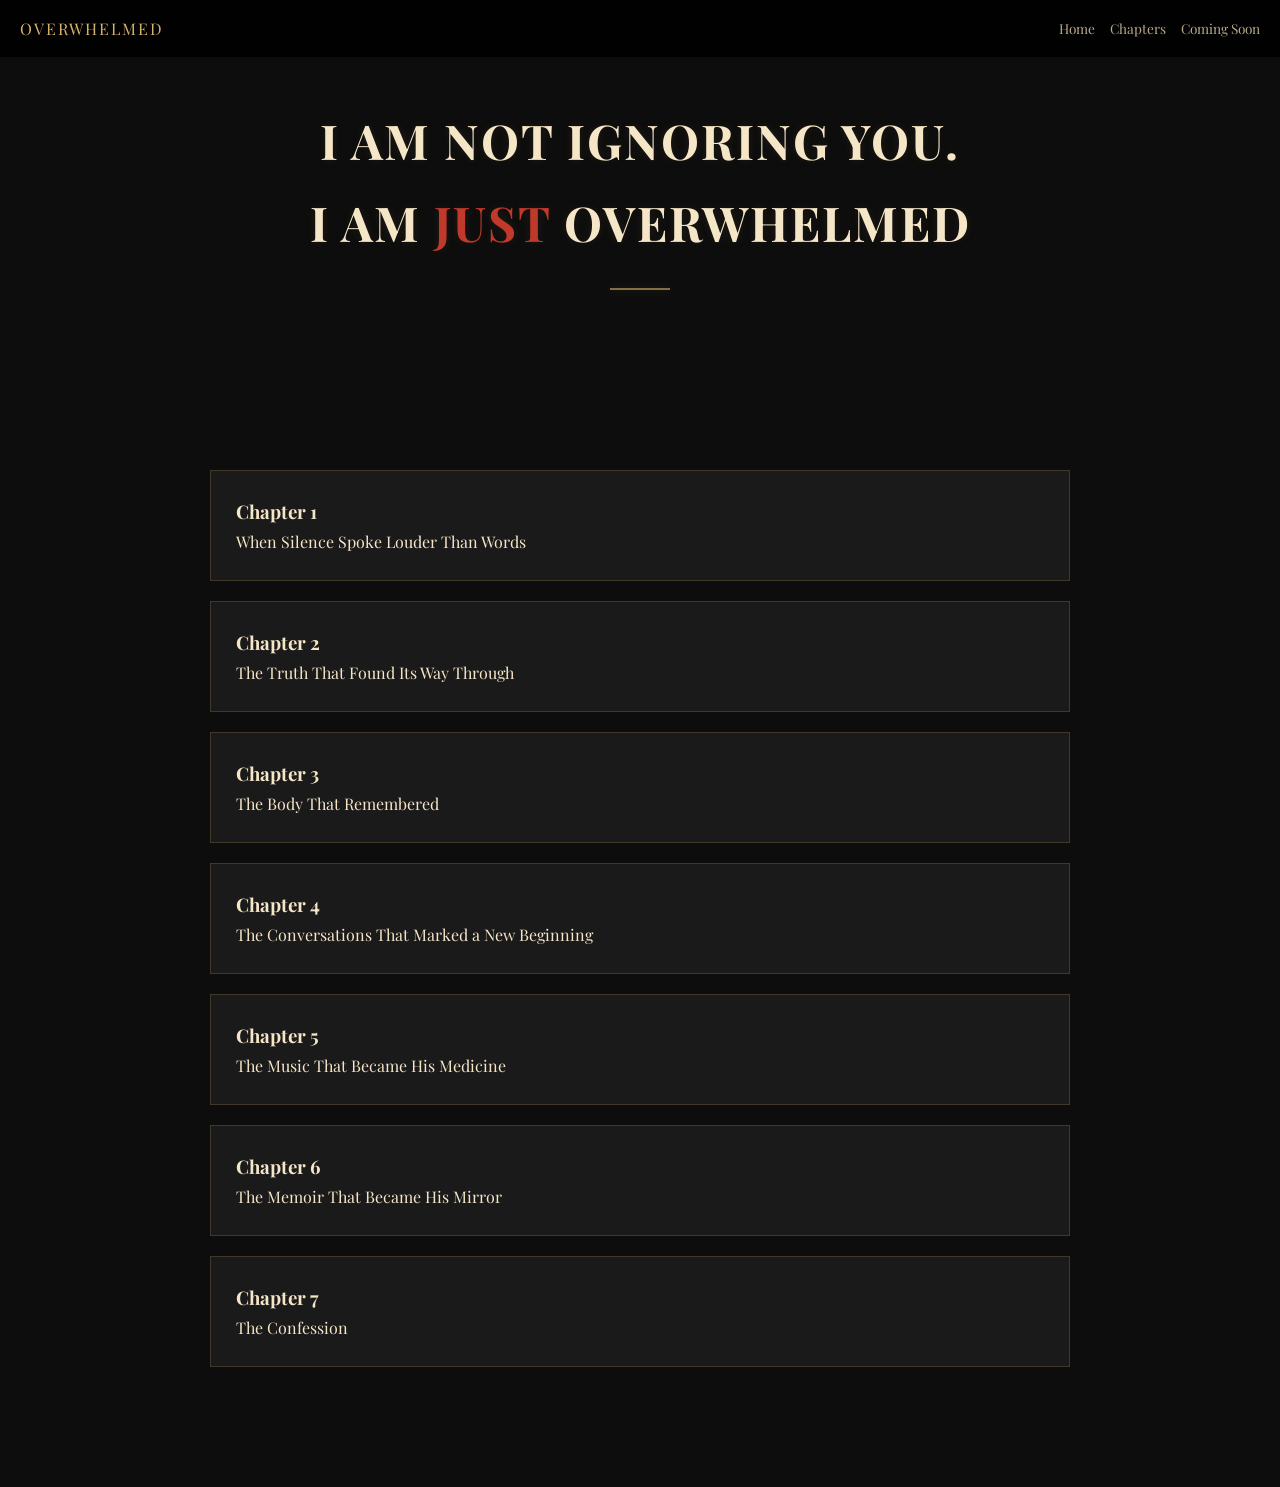
==== index.html @ 0051e08d "Update index.html" ====
<!DOCTYPE html>
<html lang="en">
<head>
<meta charset="UTF-8">
<meta name="viewport" content="width=device-width, initial-scale=1.0">

<title>I Am Not Ignoring You</title>

<link rel="stylesheet" href="style.css">
<link href="https://fonts.googleapis.com/css2?family=Playfair+Display:wght@400;700&display=swap" rel="stylesheet">
</head>

<body>

<!-- HEADER LOAD -->
<div id="header"></div>

<!-- HERO -->
<section class="hero">
  <div>
    <h1>
      I AM NOT IGNORING YOU.<br>
      I AM <span class="highlight">JUST</span> OVERWHELMED
    </h1>

    <div class="hero-divider"></div>

  </div>
</section>

<!-- CHAPTERS -->
<section id="chapters" class="section">

<a href="chapter1.html">
  <div class="card">
    <h3>Chapter 1</h3>
    <p>When Silence Spoke Louder Than Words</p>
  </div>
</a>

<a href="chapter2.html">
  <div class="card">
    <h3>Chapter 2</h3>
    <p>The Truth That Found Its Way Through</p>
  </div>
</a>

<a href="chapter3.html">
  <div class="card">
    <h3>Chapter 3</h3>
    <p>The Body That Remembered</p>
  </div>
</a>

<a href="chapter4.html">
  <div class="card">
    <h3>Chapter 4</h3>
    <p>The Conversations That Marked a New Beginning</p>
  </div>
</a>

<a href="chapter5.html">
  <div class="card">
    <h3>Chapter 5</h3>
    <p>The Music That Became His Medicine</p>
  </div>
</a>

<a href="chapter6.html">
  <div class="card">
    <h3>Chapter 6</h3>
    <p>The Memoir That Became His Mirror</p>
  </div>
</a>

<a href="chapter7.html">
  <div class="card">
    <h3>Chapter 7</h3>
    <p>The Confession</p>
  </div>
</a>

</section>

<script src="script.js"></script>

</body>
</html>
---- style.css ----
/* RESET */
* {
  margin: 0;
  padding: 0;
  box-sizing: border-box;
}

/* ROOT */
:root {
  --bg-main: #0d0d0d;
  --bg-secondary: #1a1a1a;
  --accent-gold: #d6b36a;
  --accent-red: #c0392b;
  --text-primary: #f5e6c8;
  --text-muted: #b8a98a;
  --border-soft: rgba(214,179,106,0.2);
}

/* BODY */
body {
  font-family: 'Playfair Display', serif;
  background: var(--bg-main);
  color: var(--text-primary);
  line-height: 1.7;
  padding-top: 70px;
}


/* HERO */
.hero {
  min-height: auto;
  display: flex;
  align-items: flex-start;
  justify-content: center;
  text-align: center;
  padding: 30px 20px 20px;
}

.hero h1 {
  font-size: 3rem;
  letter-spacing: 2px;
  text-shadow: 0 0 10px rgba(214,179,106,0.1);
}

.hero-divider {
  width: 60px;
  height: 2px;
  background: var(--accent-gold);
  margin: 25px auto 0;
  opacity: 0.6;
  box-shadow: 0 0 8px rgba(214,179,106,0.3);
}

.highlight {
  color: var(--accent-red);
}

/* SECTION */
.section {
  max-width: 900px;
  margin: 40px auto 0;
  padding: 100px 20px;
}

/* CARDS */
.card {
  background: var(--bg-secondary);
  border: 1px solid var(--border-soft);
  padding: 25px;
  margin: 20px 0;
  transition: transform 0.3s ease, border-color 0.3s ease;
}

.card:hover {
  border-color: var(--accent-gold);
  transform: translateY(-3px);
  box-shadow: 0 0 20px rgba(214,179,106,0.15);
}

/* LINKS */
a {
  text-decoration: none;
  color: inherit;
}

/* PARAGRAPHS */
.reading p {
  margin-bottom: 22px;
  font-size: 1.05rem;
  color: var(--text-primary);
}

/* FIRST PARAGRAPH EMPHASIS */
.reading p:first-of-type {
  font-size: 1.15rem;
}

/* SOFT BREAK LINE */
.break {
  height: 1px;
  background: var(--border-soft);
  margin: 40px 0;
}

/* QUOTE / MOMENT */
.moment {
  border-left: 3px solid var(--accent-gold);
  padding-left: 15px;
  margin: 30px 0;
  color: var(--text-muted);
  font-style: italic;
}

/* NAVIGATION */
.chapter-nav {
  display: flex;
  justify-content: space-between;
  margin-top: 60px;
}

.chapter-nav a {
  color: var(--accent-gold);
  text-decoration: none;
}

/* MOBILE OPTIMIZATION */
@media (max-width: 768px) {

  .hero h1 {
    font-size: 1.8rem;
    line-height: 1.3;
  }

  .reading p {
    font-size: 1rem;
  }

  .navbar {
    padding: 12px 15px;
  }

  .nav-links a {
    
    font-size: 0.85rem;
  }

  .card {
    padding: 18px;
  }

  .chapter-nav {
    flex-direction: column;
    gap: 15px;
    text-align: center;
  }
}

html {
  scroll-behavior: smooth;
}

/* CHAPTER TITLE STYLE */




/* MAIN TITLE */




/* OPTIONAL FADE-IN */


@keyframes fadeIn {
  to {
    opacity: 1;
    transform: translateY(0);
  }
}



/* =====================
   CHAPTER TITLE (FINAL)
===================== */

.chapter-title {
  text-align: center;
  margin-bottom: 50px;
  line-height: 1.4;
  opacity: 0;
  transform: translateY(20px);
  animation: fadeIn 1s ease forwards;
}

/* CHAPTER NUMBER */
.chapter-number {
  display: block;
  font-size: 0.75rem;
  letter-spacing: 4px;
  color: var(--text-muted);
  margin-bottom: 10px;
}




/* MOBILE FIX */
@media (max-width: 768px) {
  .chapter-main {
    font-size: 1.5rem;
  }
}



.reading {
  max-width: 720px;
  margin: auto;
  padding: 160px 20px 80px;
}

.chapter-main {
  font-size: 2rem;
  font-weight: bold;
  line-height: 1.3;
  max-width: 600px;
  margin: 0 auto;
}

.chapter-line {
  width: 60px;
  height: 2px;
  background: var(--accent-gold);
  margin: 15px auto;
  box-shadow: 0 0 8px rgba(214,179,106,0.4);
}

/* COMING SOON BADGE */
.coming-badge {
  display: inline-block;
  margin: 20px 0;
  padding: 8px 16px;
  border: 1px solid var(--accent-red);
  color: var(--accent-red);
  font-size: 0.9rem;
  letter-spacing: 1px;
}

/* STORE LAYOUT */
.store-container {
  display: flex;
  flex-wrap: wrap;
  gap: 40px;
  align-items: center;
  justify-content: center;
}

/* FIXED BOOK IMAGE SIZE */
.book-image img {
  width: 220px;          /* smaller size */
  max-width: 100%;
  border-radius: 18px;
  display: block;
  margin: 0 auto;
  box-shadow: 
    0 15px 40px rgba(0,0,0,0.6),
    0 0 10px rgba(214,179,106,0.2);
}

/* DETAILS */
.book-details {
  max-width: 400px;
}

/* MOBILE */
@media (max-width: 768px) {
  .store-container {
    flex-direction: column;
    text-align: center;
  }

  .book-image img {
    width: 180px; /* smaller on phone */
  }
}

/* =====================
   NAVBAR FINAL (CLEAN)
===================== */

.navbar {
  position: fixed;
  width: 100%;
  top: 0;
  background: rgba(0,0,0,0.85);
  backdrop-filter: blur(6px);
  padding: 15px 20px;
  display: flex;
  justify-content: space-between;
  align-items: center;
  z-index: 1000;
}

.logo {
  color: var(--accent-gold);
  letter-spacing: 2px;
  font-size: 1rem;
}

.nav-links {
  display: flex;
  gap: 15px;
}

.nav-links a {
  color: var(--text-muted);
  text-decoration: none;
  font-size: 0.85rem;
  white-space: nowrap;
  transition: color 0.3s ease;
}

.nav-links a:hover {
  color: var(--accent-gold);
}

/* MOBILE (SAME LOOK, JUST SMALLER) */
@media (max-width: 768px) {

  .navbar {
    padding: 10px 15px;
  }

  .logo {
    font-size: 0.8rem;
  }

  .nav-links {
    gap: 10px;
  }

  .nav-links a {
    font-size: 0.75rem;
  }

}
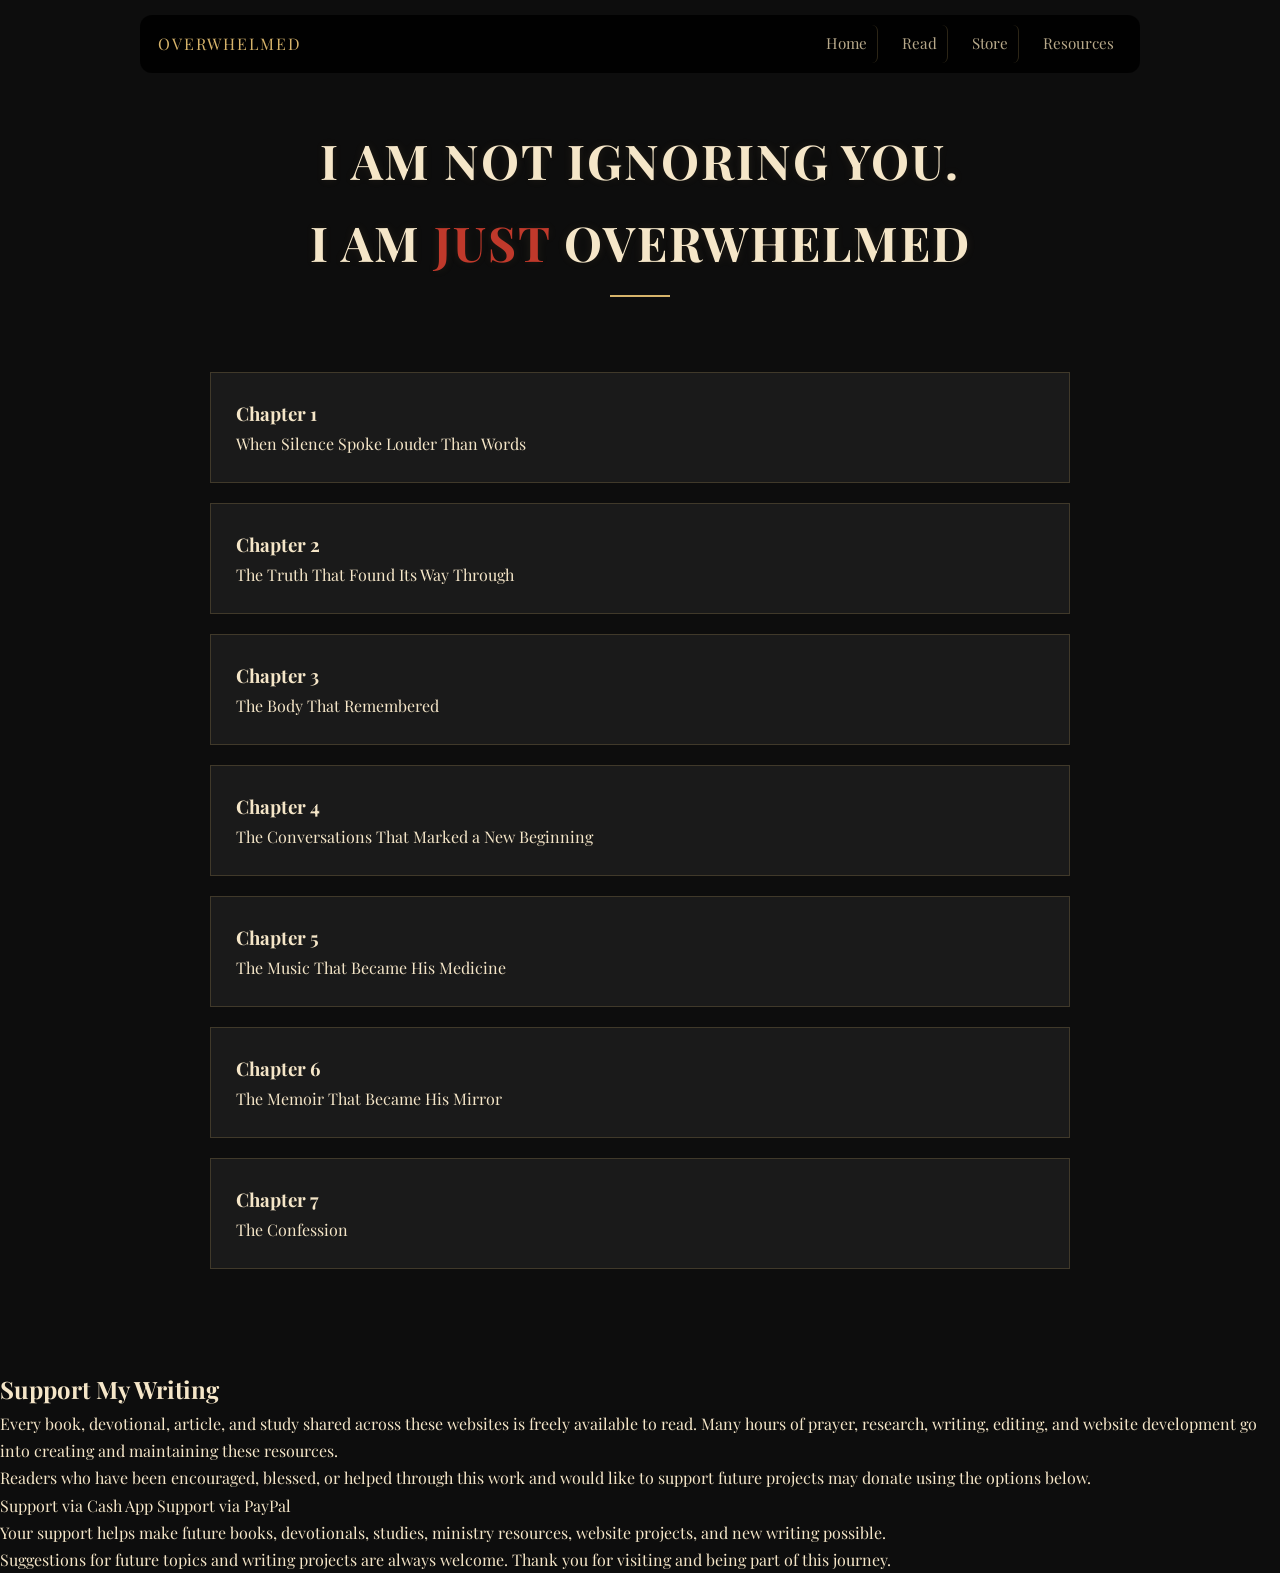
==== commit 4d0c20d9: "Update index.html" ====
--- a/index.html
+++ b/index.html
@@ -81,7 +81,61 @@
 </a>
 
 </section>
+<section class="support-section">
 
+<h2>
+
+Support My Writing
+
+</h2>
+
+<p>
+
+Every book, devotional, article, and study shared across these websites is freely available to read. Many hours of prayer, research, writing, editing, and website development go into creating and maintaining these resources.
+
+</p>
+
+<p>
+
+Readers who have been encouraged, blessed, or helped through this work and would like to support future projects may donate using the options below.
+
+</p>
+
+<div class="support-buttons">
+
+<a
+href="https://cash.app/$brad1gabe"
+target="_blank"
+rel="noopener noreferrer">
+
+Support via Cash App
+
+</a>
+
+<a
+href="https://paypal.me/brad1god"
+target="_blank"
+rel="noopener noreferrer">
+
+Support via PayPal
+
+</a>
+
+</div>
+
+<p>
+
+Your support helps make future books, devotionals, studies, ministry resources, website projects, and new writing possible.
+
+</p>
+
+<p>
+
+Suggestions for future topics and writing projects are always welcome. Thank you for visiting and being part of this journey.
+
+</p>
+
+</section>
 <script src="script.js"></script>
 
 </body>
--- a/style.css
+++ b/style.css
@@ -22,7 +22,7 @@
   background: var(--bg-main);
   color: var(--text-primary);
   line-height: 1.7;
-  padding-top: 70px;
+  padding-top: 100px;
 }
 
 
@@ -33,7 +33,7 @@
   align-items: flex-start;
   justify-content: center;
   text-align: center;
-  padding: 30px 20px 20px;
+  padding: 20px 20px 10px;
 }
 
 .hero h1 {
@@ -46,9 +46,10 @@
   width: 60px;
   height: 2px;
   background: var(--accent-gold);
-  margin: 25px auto 0;
-  opacity: 0.6;
-  box-shadow: 0 0 8px rgba(214,179,106,0.3);
+  margin: 12px auto 0;
+  opacity: 0;
+  animation: fadeIn 1.5s ease forwards;
+  animation-delay: 0.6s;
 }
 
 .highlight {
@@ -58,8 +59,8 @@
 /* SECTION */
 .section {
   max-width: 900px;
-  margin: 40px auto 0;
-  padding: 100px 20px;
+  margin: 5px auto 0;
+  padding: 40px 20px 80px;
 }
 
 /* CARDS */
@@ -77,6 +78,17 @@
   box-shadow: 0 0 20px rgba(214,179,106,0.15);
 }
 
+.card {
+  opacity: 0;
+  transform: translateY(20px);
+  transition: all 0.6s ease;
+}
+
+.card.show {
+  opacity: 1;
+  transform: translateY(0);
+}
+
 /* LINKS */
 a {
   text-decoration: none;
@@ -159,18 +171,6 @@
   scroll-behavior: smooth;
 }
 
-/* CHAPTER TITLE STYLE */
-
-
-
-
-/* MAIN TITLE */
-
-
-
-
-/* OPTIONAL FADE-IN */
-
 
 @keyframes fadeIn {
   to {
@@ -187,7 +187,7 @@
 
 .chapter-title {
   text-align: center;
-  margin-bottom: 50px;
+  margin-bottom: 90px; /* increased */
   line-height: 1.4;
   opacity: 0;
   transform: translateY(20px);
@@ -213,7 +213,10 @@
   }
 }
 
-
+.reading p:first-of-type {
+  font-size: 1.15rem;
+  margin-top: 10px;
+}
 
 .reading {
   max-width: 720px;
@@ -287,19 +290,23 @@
 }
 
 /* =====================
-   NAVBAR FINAL (CLEAN)
+   NAVBAR (CLEAN FINAL)
 ===================== */
 
 .navbar {
   position: fixed;
-  width: 100%;
-  top: 0;
+  width: 90%;
+  max-width: 1000px;
+  top: 15px;
+  left: 50%;
+  transform: translateX(-50%);
   background: rgba(0,0,0,0.85);
   backdrop-filter: blur(6px);
-  padding: 15px 20px;
+  padding: 10px 18px;
   display: flex;
   justify-content: space-between;
   align-items: center;
+  border-radius: 12px;
   z-index: 1000;
 }
 
@@ -309,28 +316,45 @@
   font-size: 1rem;
 }
 
+/* NAV LINKS */
 .nav-links {
   display: flex;
-  gap: 15px;
+  align-items: center;
+  gap: 16px;
 }
 
 .nav-links a {
   color: var(--text-muted);
   text-decoration: none;
-  font-size: 0.85rem;
+  font-size: 0.95rem;
+  padding: 6px 8px;
+  border-radius: 6px;
+  transition: all 0.25s ease;
   white-space: nowrap;
-  transition: color 0.3s ease;
-}
-
+}
+
+/* CLEAN SEPARATION */
+.nav-links a:not(:last-child) {
+  border-right: 1px solid var(--border-soft);
+  padding-right: 10px;
+}
+
+/* HOVER */
 .nav-links a:hover {
   color: var(--accent-gold);
-}
-
-/* MOBILE (SAME LOOK, JUST SMALLER) */
+  background: rgba(214,179,106,0.12);
+}
+
+/* =====================
+   MOBILE
+===================== */
+
 @media (max-width: 768px) {
 
   .navbar {
-    padding: 10px 15px;
+    width: 92%;
+    top: 10px;
+    padding: 10px 14px;
   }
 
   .logo {
@@ -338,11 +362,15 @@
   }
 
   .nav-links {
-    gap: 10px;
+    gap: 16px;
   }
 
   .nav-links a {
-    font-size: 0.75rem;
-  }
-
+    font-size: 0.8rem;
+    padding: 6px 8px;
+  }
+
+  .nav-links a:not(:last-child) {
+    padding-right: 10px;
+  }
 }
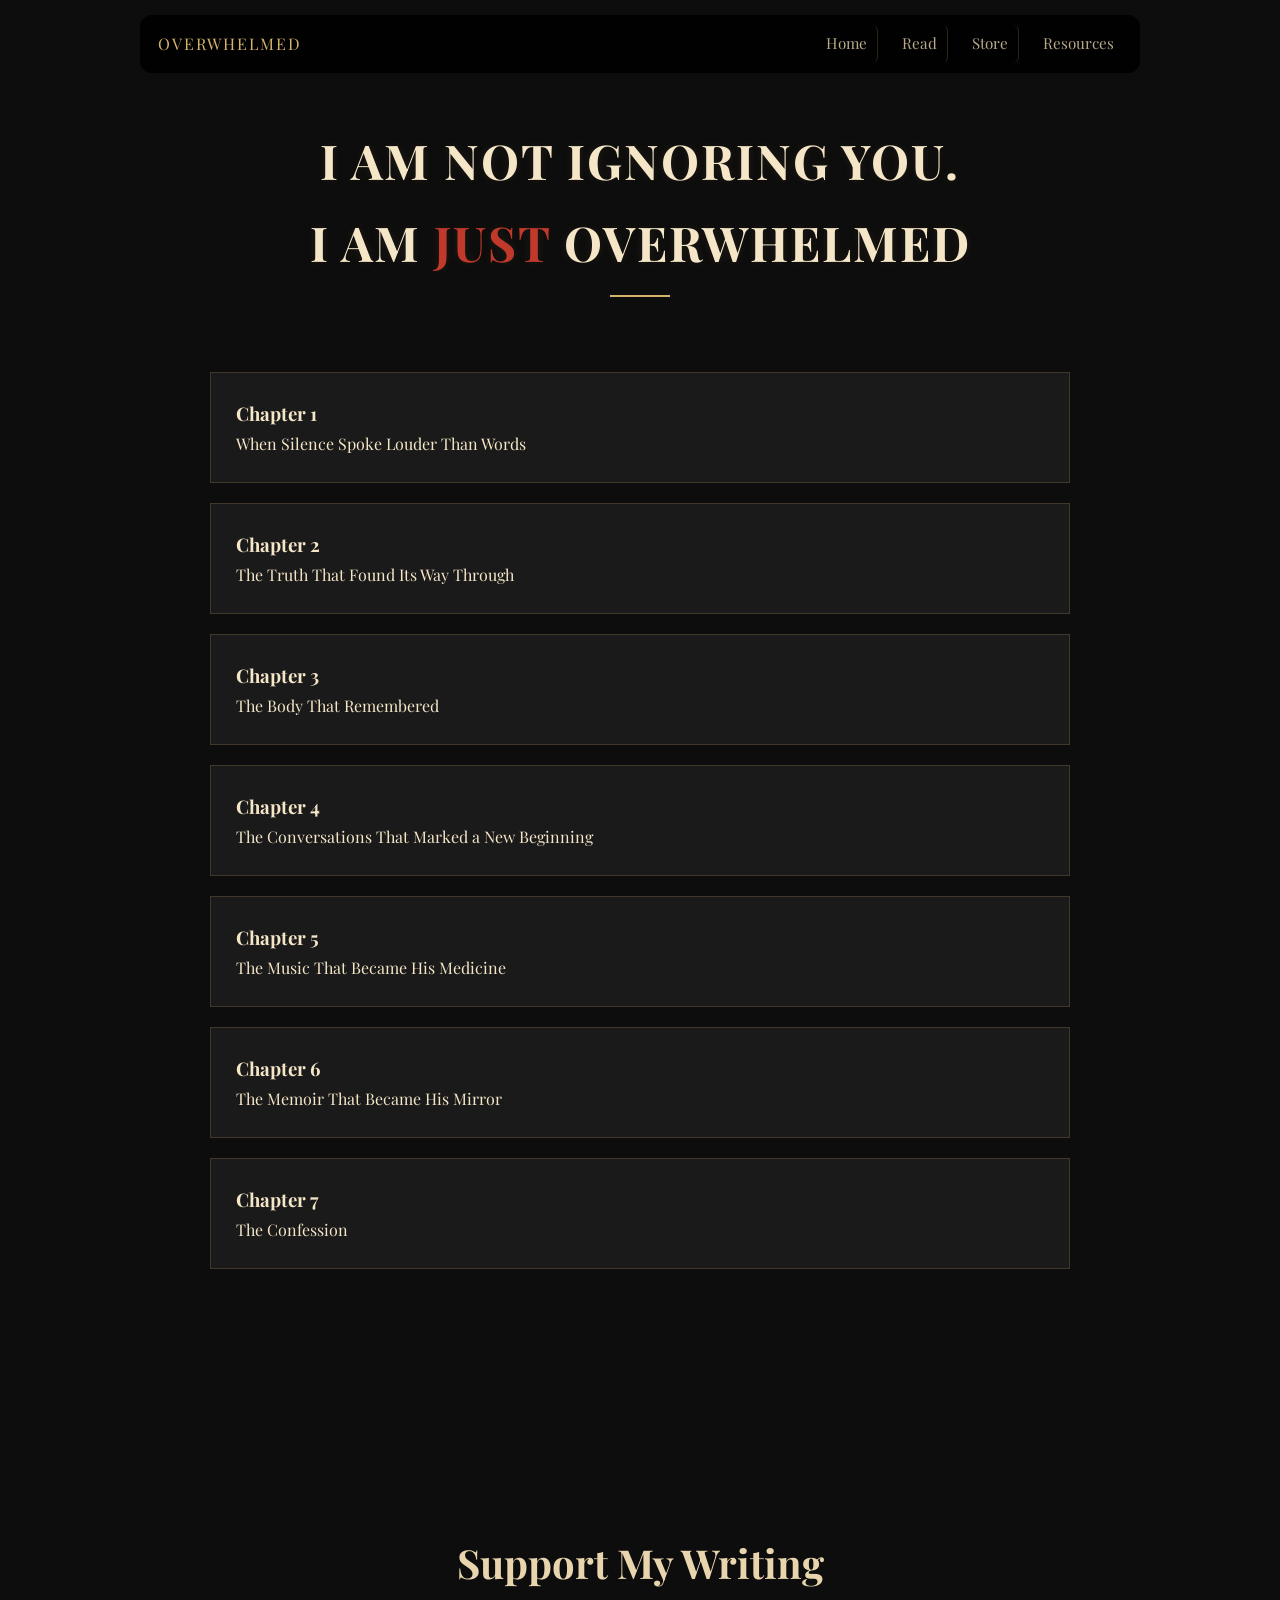
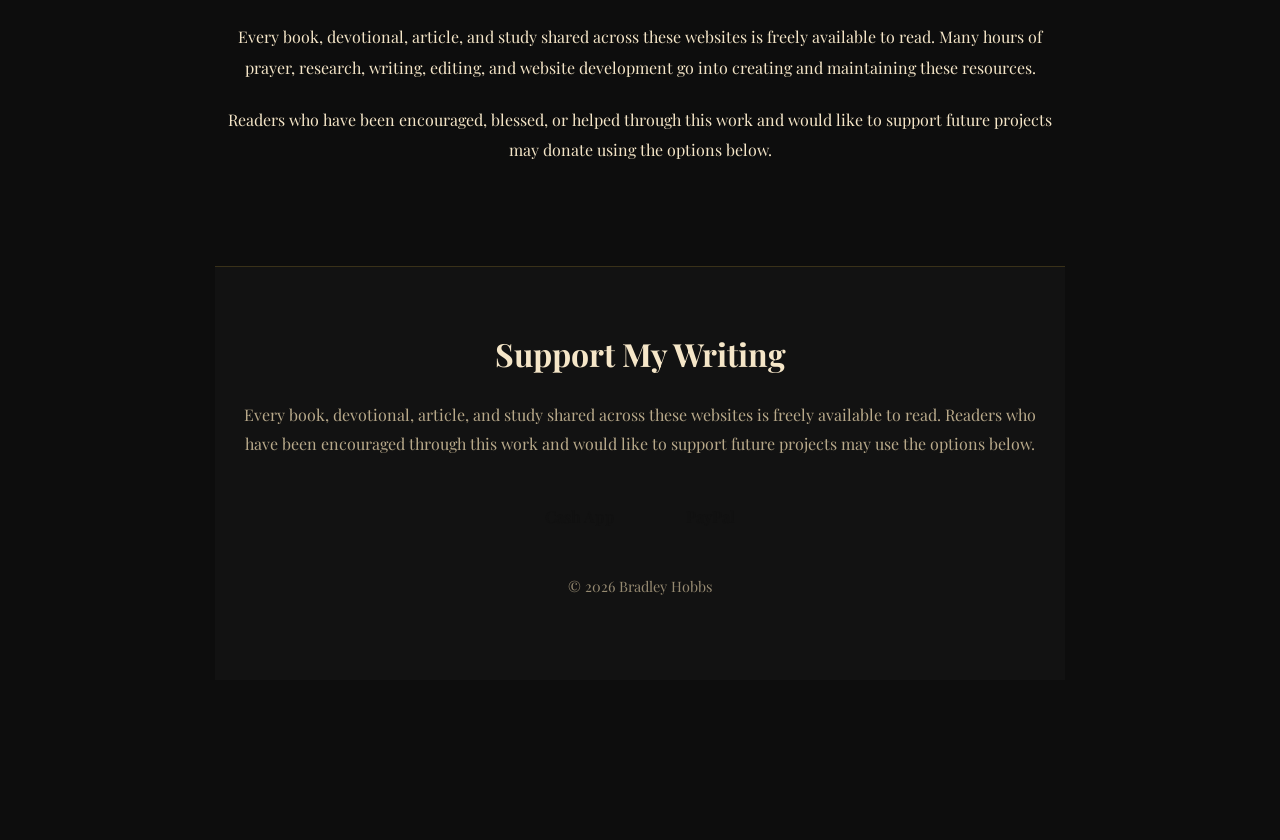
==== commit e66c45aa: "Update index.html" ====
--- a/index.html
+++ b/index.html
@@ -101,14 +101,28 @@
 
 </p>
 
-<div class="support-buttons">
+<footer class="site-footer">
+
+<h2>
+
+Support My Writing
+
+</h2>
+
+<p>
+
+Every book, devotional, article, and study shared across these websites is freely available to read. Readers who have been encouraged through this work and would like to support future projects may use the options below.
+
+</p>
+
+<div class="footer-buttons">
 
 <a
 href="https://cash.app/$brad1gabe"
 target="_blank"
 rel="noopener noreferrer">
 
-Support via Cash App
+Cash App
 
 </a>
 
@@ -117,25 +131,19 @@
 target="_blank"
 rel="noopener noreferrer">
 
-Support via PayPal
+PayPal
 
 </a>
 
 </div>
 
-<p>
+<p class="footer-copy">
 
-Your support helps make future books, devotionals, studies, ministry resources, website projects, and new writing possible.
+© 2026 Bradley Hobbs
 
 </p>
 
-<p>
-
-Suggestions for future topics and writing projects are always welcome. Thank you for visiting and being part of this journey.
-
-</p>
-
-</section>
+</footer>
 <script src="script.js"></script>
 
 </body>
--- a/style.css
+++ b/style.css
@@ -133,6 +133,98 @@
 .chapter-nav a {
   color: var(--accent-gold);
   text-decoration: none;
+}
+
+.support-section{
+
+max-width:900px;
+
+margin:100px auto;
+
+padding:60px 25px;
+
+text-align:center;
+
+}
+
+.support-section h2{
+
+font-size:2.5rem;
+
+margin-bottom:25px;
+
+color:#e8d5ae;
+
+}
+
+.support-section p{
+
+line-height:1.9;
+
+margin-bottom:22px;
+
+}
+
+.support-buttons{
+
+display:flex;
+
+justify-content:center;
+
+align-items:center;
+
+gap:20px;
+
+flex-wrap:wrap;
+
+margin:35px 0;
+
+}
+
+.support-buttons a{
+
+display:inline-block !important;
+
+padding:14px 28px !important;
+
+background:#c9a35a !important;
+
+color:#111 !important;
+
+border-radius:8px !important;
+
+text-decoration:none !important;
+
+font-weight:bold !important;
+
+transition:.3s ease;
+
+}
+
+.support-buttons a:hover{
+
+transform:translateY(-3px);
+
+background:#e0bf7d !important;
+
+}
+
+@media(max-width:768px){
+
+.support-buttons{
+
+flex-direction:column;
+
+}
+
+.support-buttons a{
+
+width:100%;
+
+max-width:320px;
+
+}
+
 }
 
 /* MOBILE OPTIMIZATION */
@@ -345,6 +437,126 @@
   background: rgba(214,179,106,0.12);
 }
 
+.site-footer{
+
+margin-top:100px;
+
+padding:60px 25px;
+
+text-align:center;
+
+border-top:
+1px solid rgba(
+212,
+175,
+55,
+.2
+);
+
+background:
+rgba(
+255,
+255,
+255,
+.02
+);
+
+}
+
+.site-footer h2{
+
+font-size:2rem;
+
+margin-bottom:20px;
+
+color:var(--gold-soft);
+
+}
+
+.site-footer p{
+
+max-width:800px;
+
+margin:0 auto 20px;
+
+line-height:1.8;
+
+color:var(--text-muted);
+
+}
+
+.footer-buttons{
+
+display:flex;
+
+justify-content:center;
+
+gap:15px;
+
+flex-wrap:wrap;
+
+margin:30px 0;
+
+}
+
+.footer-buttons a{
+
+display:inline-block;
+
+padding:14px 28px;
+
+background:var(--gold);
+
+color:#111;
+
+text-decoration:none;
+
+font-weight:bold;
+
+border-radius:8px;
+
+transition:.3s ease;
+
+}
+
+.footer-buttons a:hover{
+
+background:var(--gold-soft);
+
+transform:translateY(-3px);
+
+}
+
+.footer-copy{
+
+margin-top:30px;
+
+font-size:.9rem;
+
+opacity:.8;
+
+}
+
+@media(max-width:768px){
+
+.footer-buttons{
+
+flex-direction:column;
+
+align-items:center;
+
+}
+
+.footer-buttons a{
+
+width:100%;
+
+max-width:300px;
+
+}
+
+}
+
 /* =====================
    MOBILE
 ===================== */
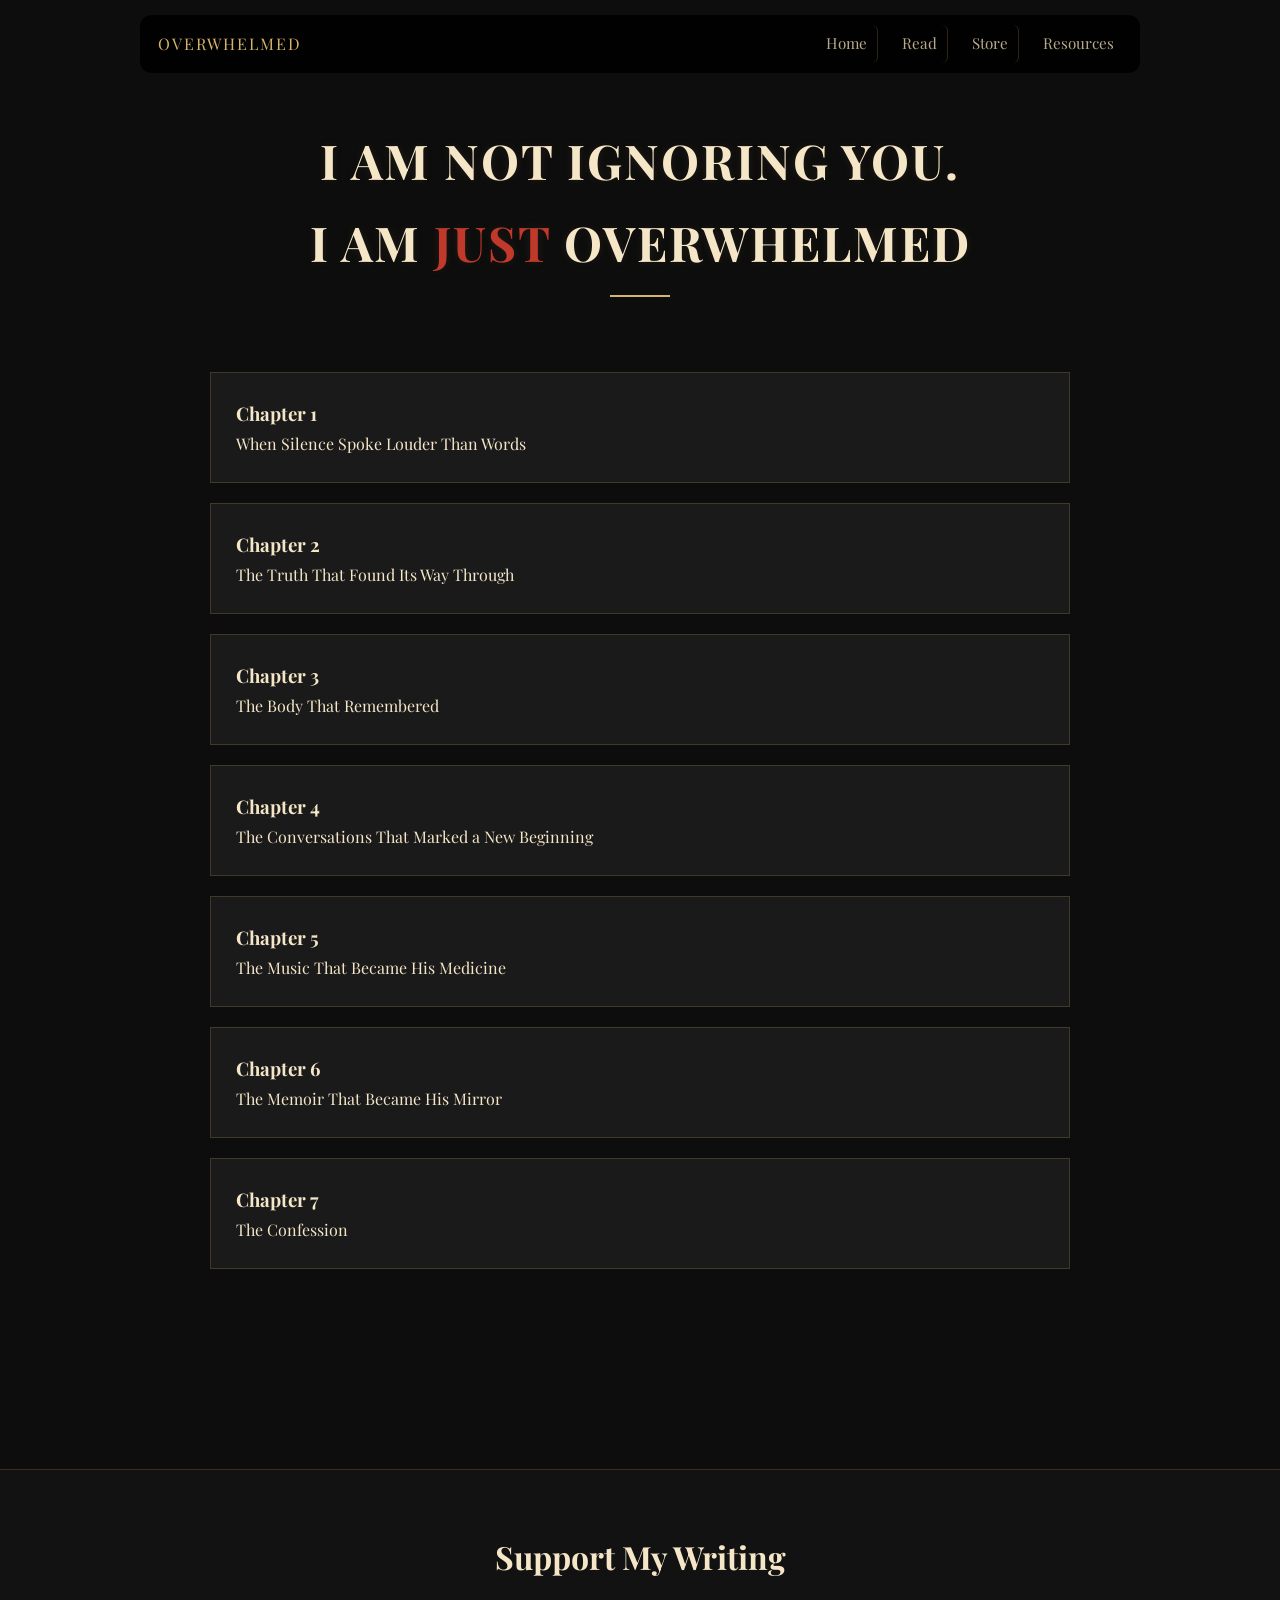
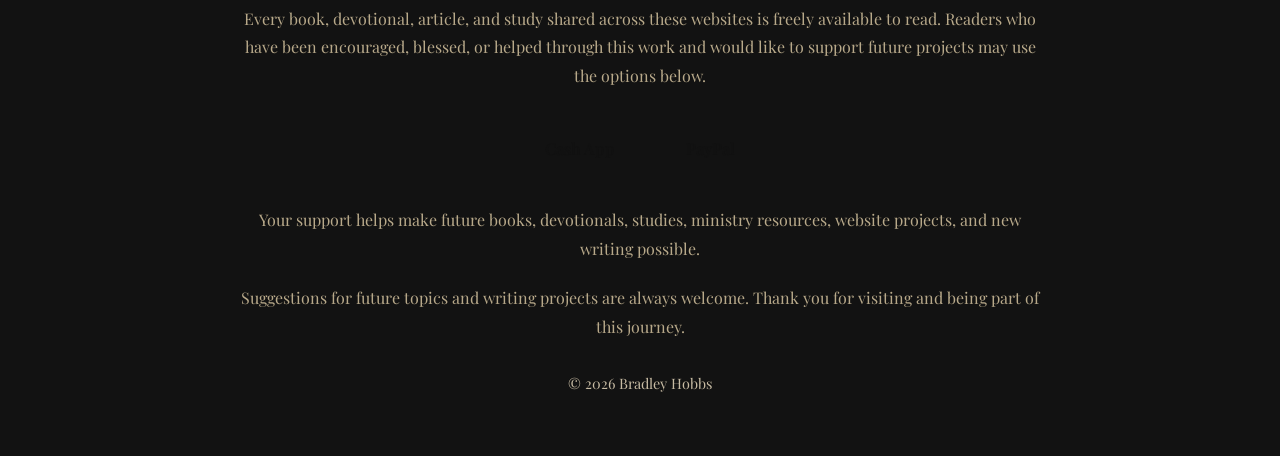
==== commit f8d6fff4: "Update index.html" ====
--- a/index.html
+++ b/index.html
@@ -81,25 +81,6 @@
 </a>
 
 </section>
-<section class="support-section">
-
-<h2>
-
-Support My Writing
-
-</h2>
-
-<p>
-
-Every book, devotional, article, and study shared across these websites is freely available to read. Many hours of prayer, research, writing, editing, and website development go into creating and maintaining these resources.
-
-</p>
-
-<p>
-
-Readers who have been encouraged, blessed, or helped through this work and would like to support future projects may donate using the options below.
-
-</p>
 
 <footer class="site-footer">
 
@@ -111,7 +92,7 @@
 
 <p>
 
-Every book, devotional, article, and study shared across these websites is freely available to read. Readers who have been encouraged through this work and would like to support future projects may use the options below.
+Every book, devotional, article, and study shared across these websites is freely available to read. Readers who have been encouraged, blessed, or helped through this work and would like to support future projects may use the options below.
 
 </p>
 
@@ -137,13 +118,26 @@
 
 </div>
 
-<p class="footer-copy">
+<p>
+
+Your support helps make future books, devotionals, studies, ministry resources, website projects, and new writing possible.
+
+</p>
+
+<p>
+
+Suggestions for future topics and writing projects are always welcome. Thank you for visiting and being part of this journey.
+
+</p>
+
+<div class="footer-copy">
 
 © 2026 Bradley Hobbs
 
-</p>
+</div>
 
 </footer>
+
 <script src="script.js"></script>
 
 </body>
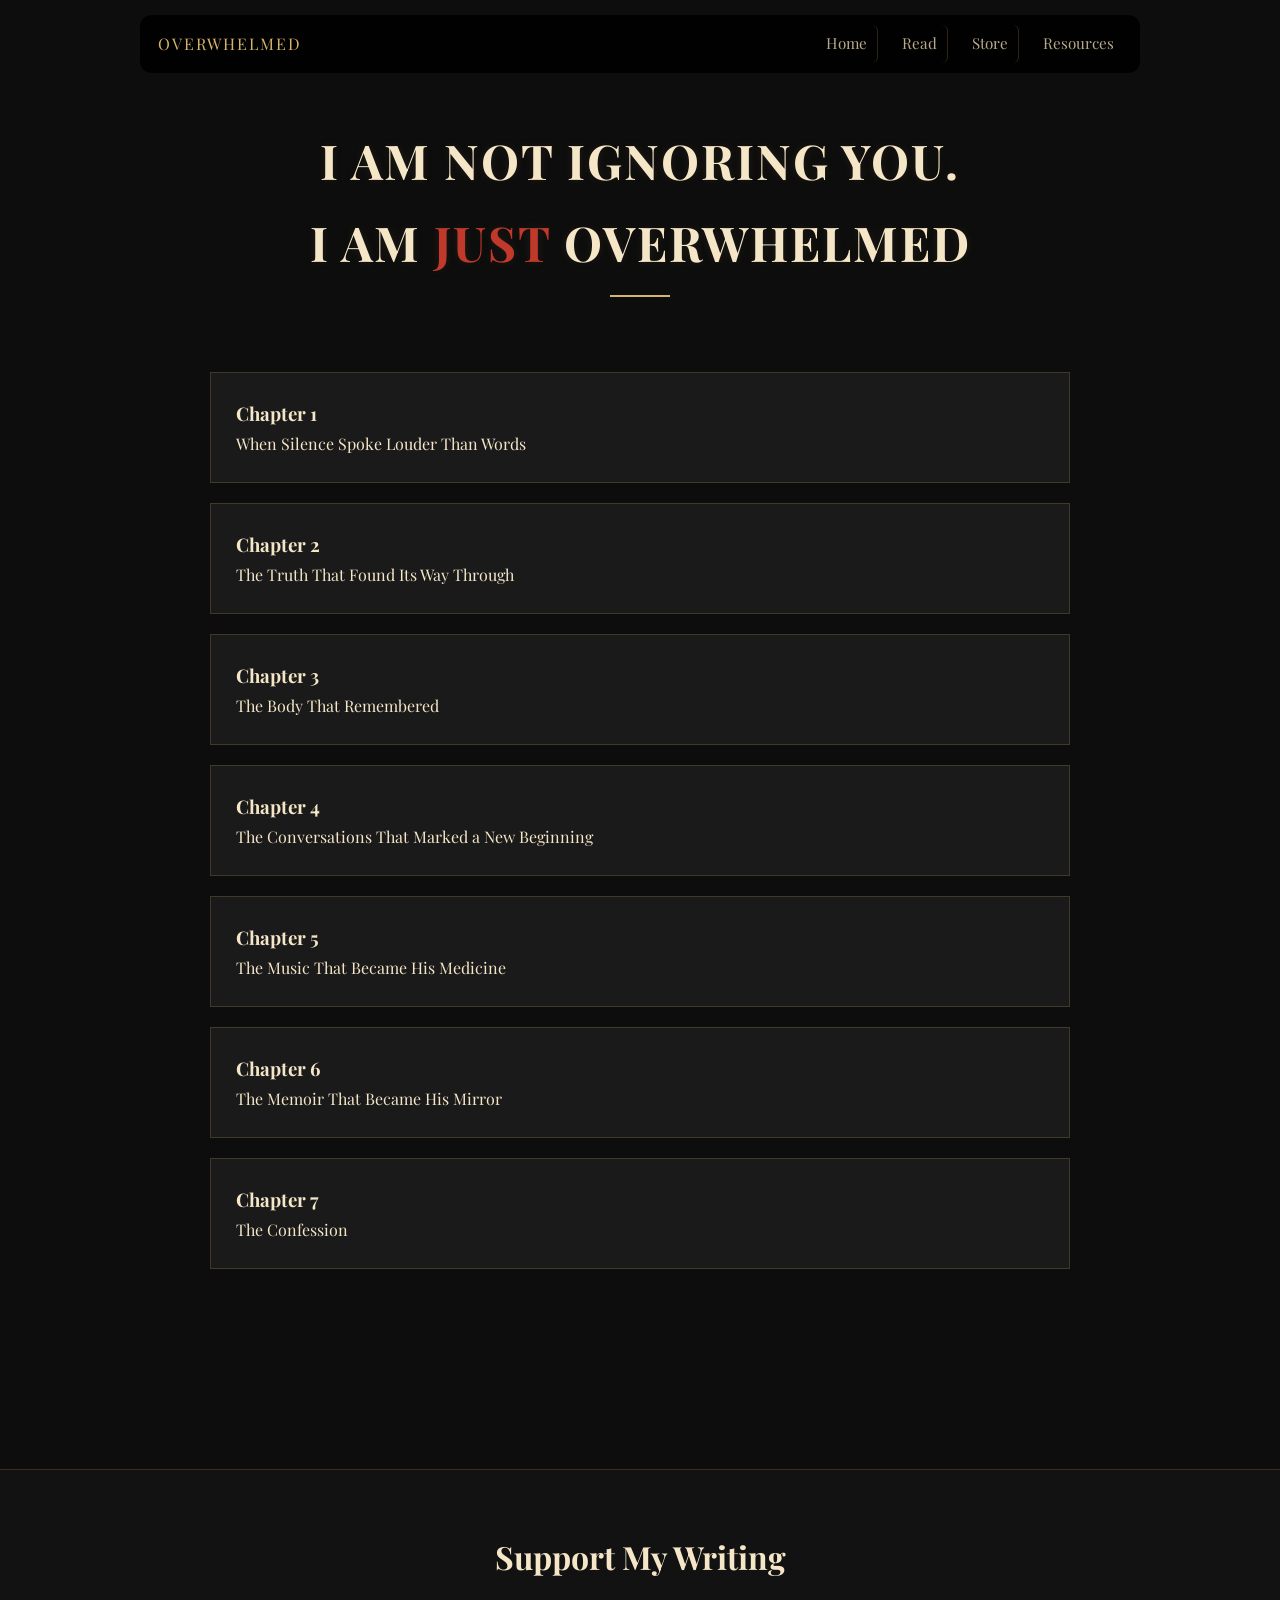
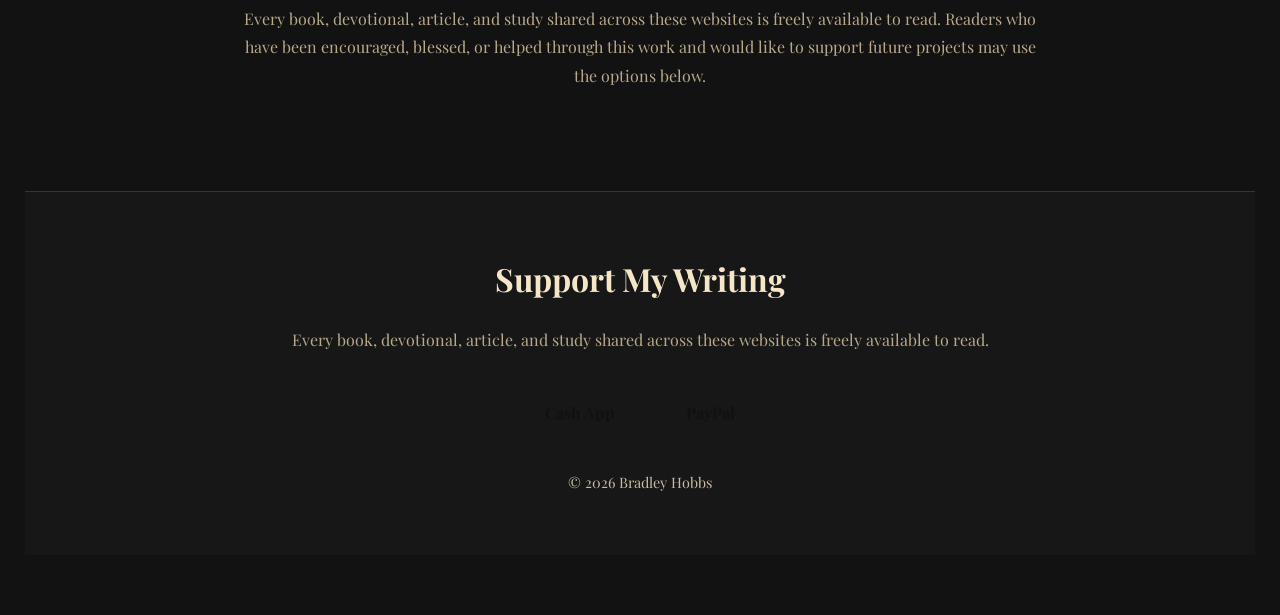
==== commit 3f50ebc8: "Update footer by removing support options and messages Removed donation options and related text fro" ====
--- a/index.html
+++ b/index.html
@@ -94,41 +94,25 @@
 
 Every book, devotional, article, and study shared across these websites is freely available to read. Readers who have been encouraged, blessed, or helped through this work and would like to support future projects may use the options below.
 
+<footer class="site-footer">
+
+<h2>Support My Writing</h2>
+
+<p>
+Every book, devotional, article, and study shared across these websites is freely available to read.
 </p>
 
 <div class="footer-buttons">
 
-<a
-href="https://cash.app/$brad1gabe"
-target="_blank"
-rel="noopener noreferrer">
-
+<a href="https://cash.app/$brad1gabe" target="_blank">
 Cash App
-
 </a>
 
-<a
-href="https://paypal.me/brad1god"
-target="_blank"
-rel="noopener noreferrer">
-
+<a href="https://paypal.me/brad1god" target="_blank">
 PayPal
-
 </a>
 
 </div>
-
-<p>
-
-Your support helps make future books, devotionals, studies, ministry resources, website projects, and new writing possible.
-
-</p>
-
-<p>
-
-Suggestions for future topics and writing projects are always welcome. Thank you for visiting and being part of this journey.
-
-</p>
 
 <div class="footer-copy">
 
--- a/style.css
+++ b/style.css
@@ -226,6 +226,8 @@
 }
 
 }
+
+
 
 /* MOBILE OPTIMIZATION */
 @media (max-width: 768px) {
@@ -585,4 +587,4 @@
   .nav-links a:not(:last-child) {
     padding-right: 10px;
   }
-}+}
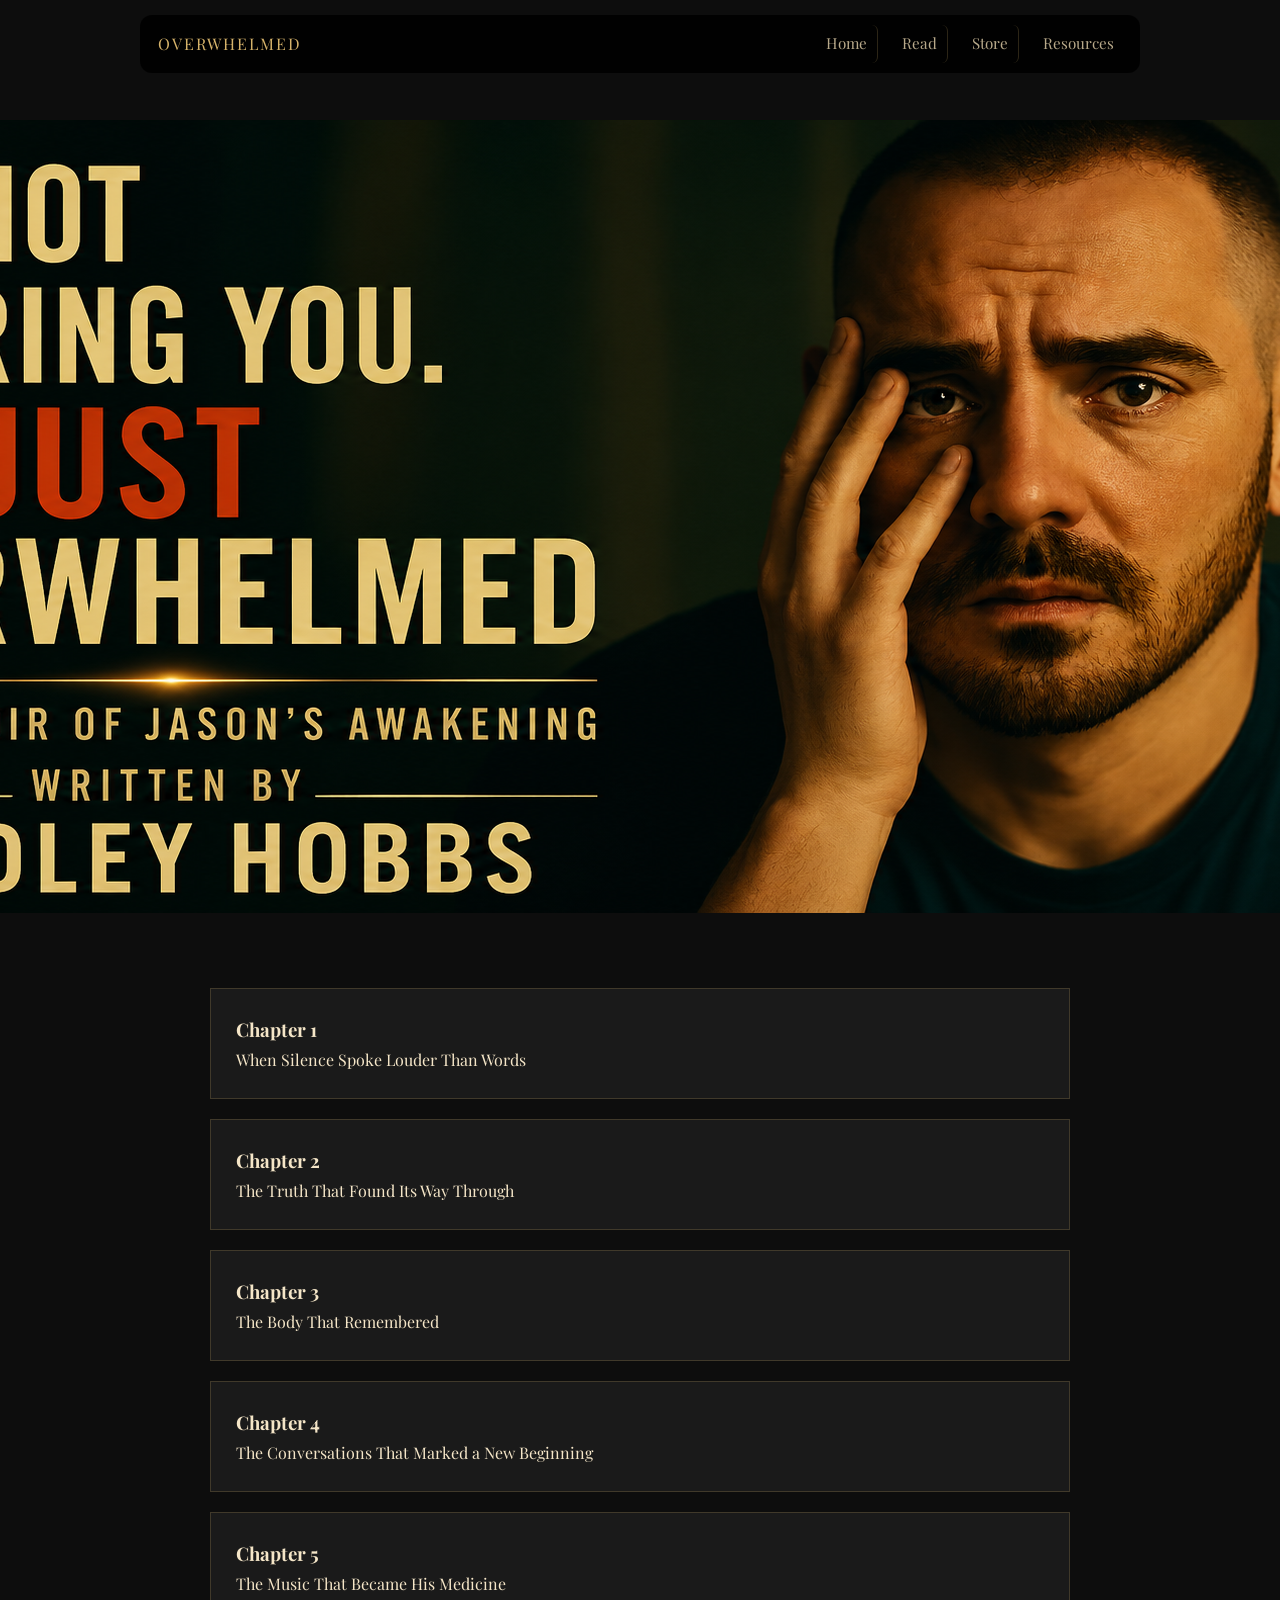
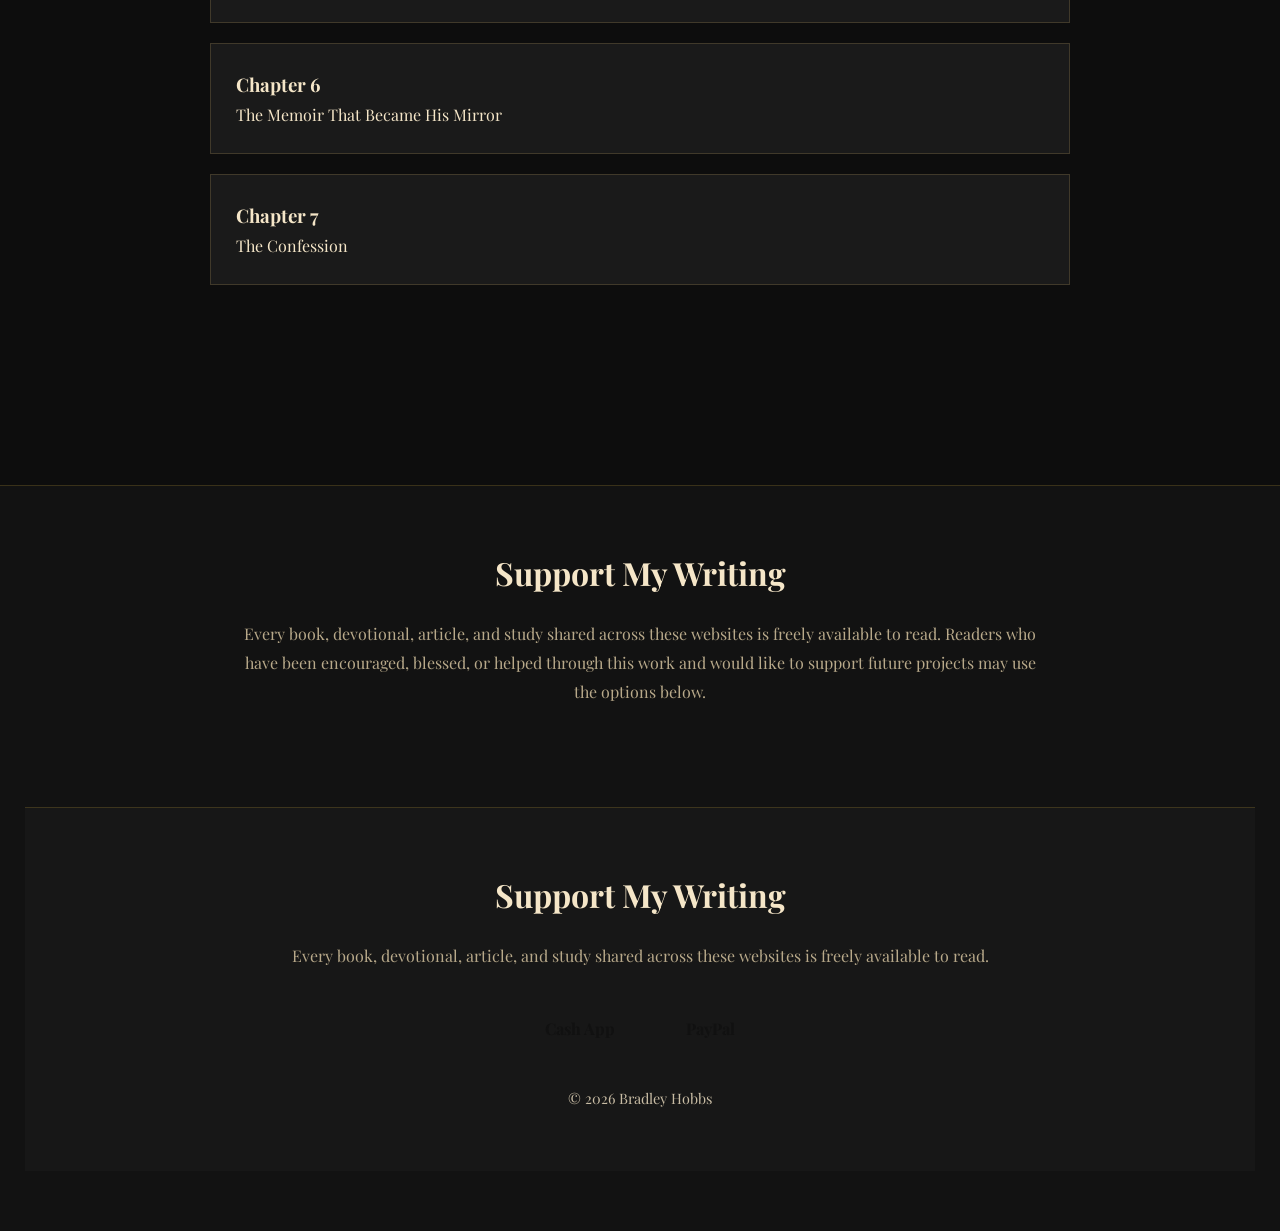
==== commit a06a82a4: "Replace text with image in hero section" ====
--- a/index.html
+++ b/index.html
@@ -17,13 +17,13 @@
 
 <!-- HERO -->
 <section class="hero">
-  <div>
-    <h1>
-      I AM NOT IGNORING YOU.<br>
-      I AM <span class="highlight">JUST</span> OVERWHELMED
-    </h1>
 
-    <div class="hero-divider"></div>
+<img
+src="banneroverwhelmed.png"
+alt="I Am Not Ignoring You. I Am Just Overwhelmed"
+class="hero-banner">
+
+    <div class="hero-divider">
 
   </div>
 </section>
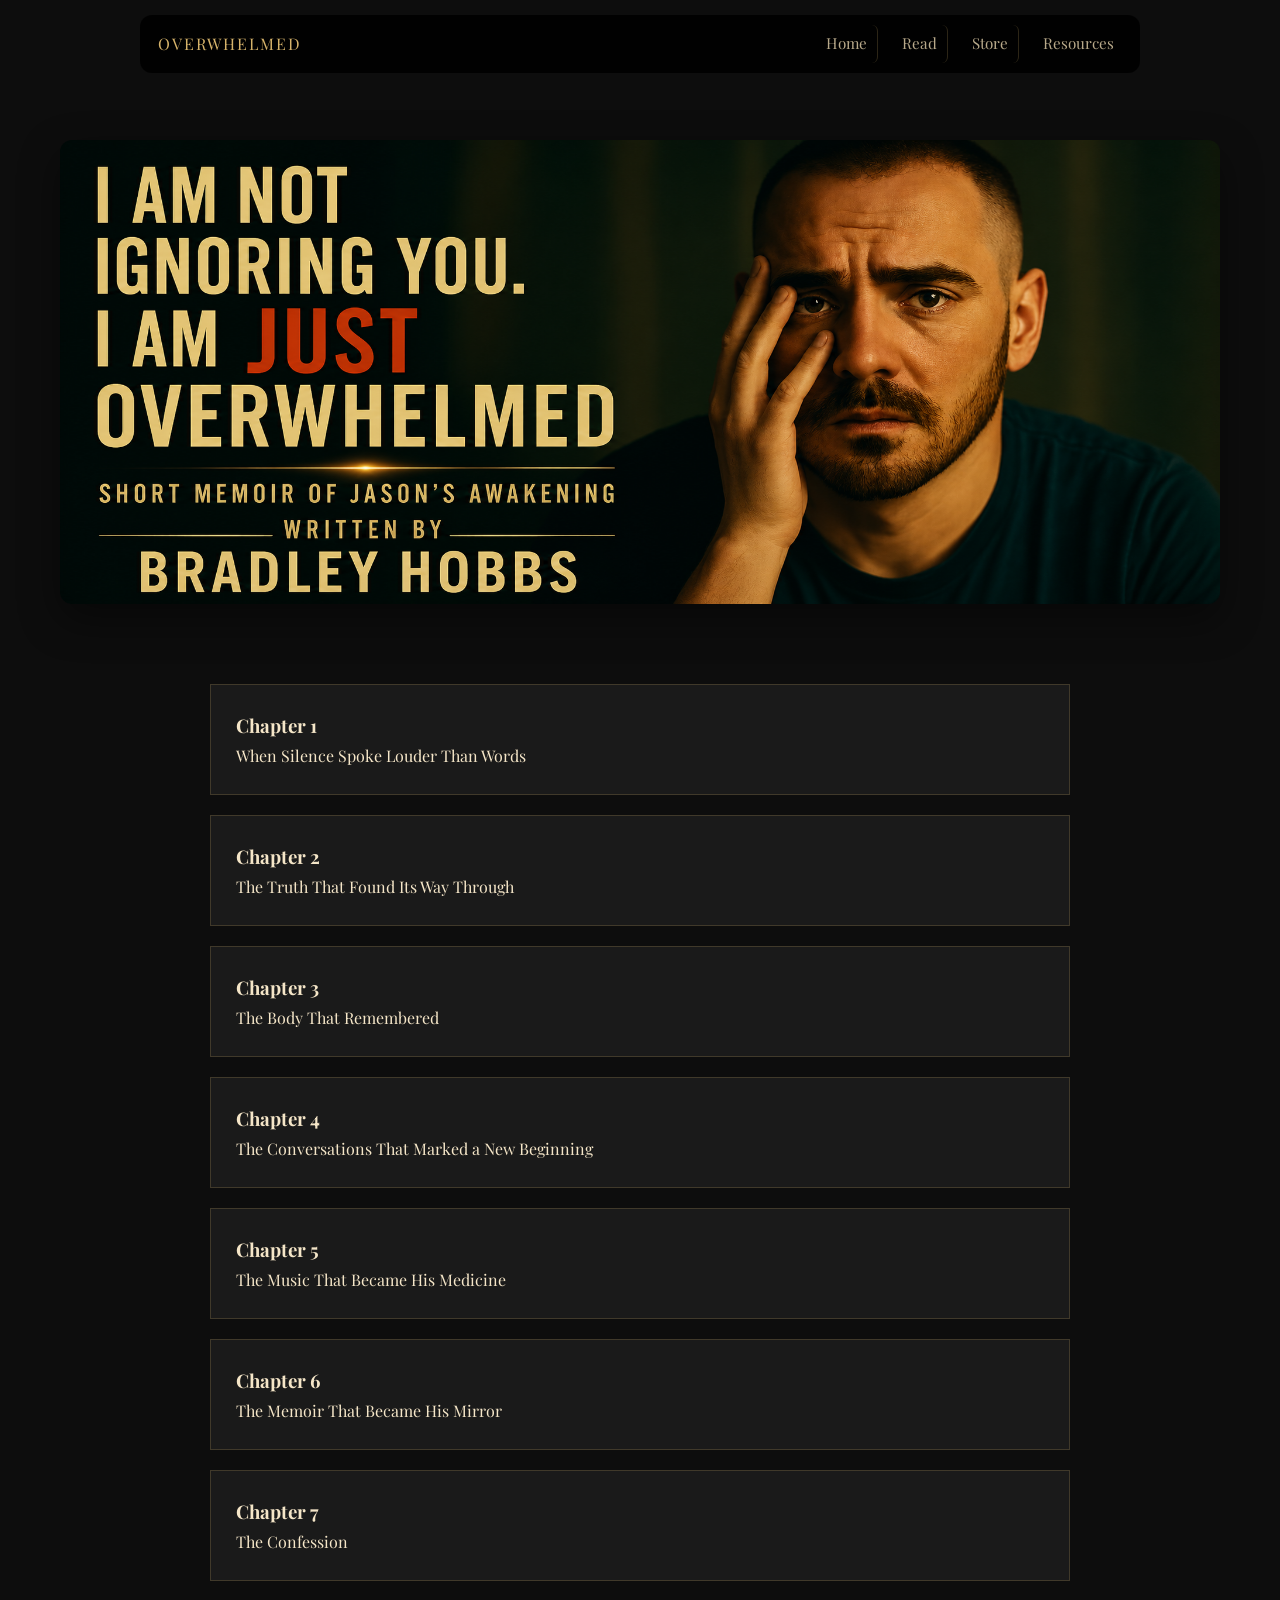
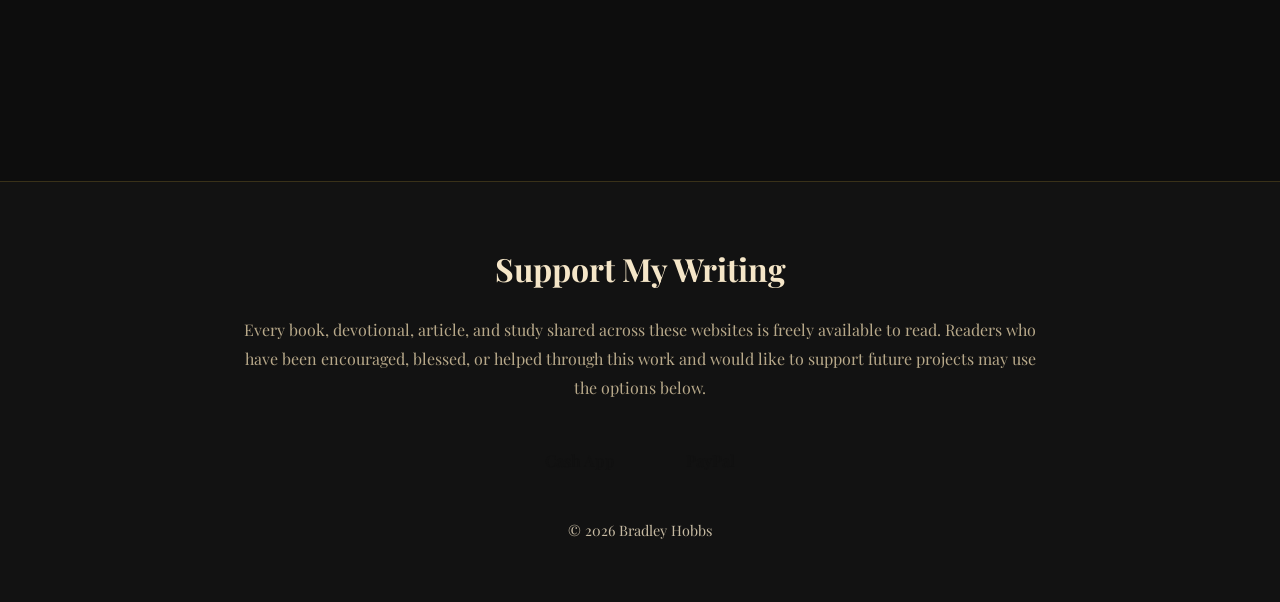
==== commit 82d52e49: "Refactor footer section and update year dynamically" ====
--- a/index.html
+++ b/index.html
@@ -84,31 +84,25 @@
 
 <footer class="site-footer">
 
-<h2>
-
-Support My Writing
-
-</h2>
-
-<p>
-
-Every book, devotional, article, and study shared across these websites is freely available to read. Readers who have been encouraged, blessed, or helped through this work and would like to support future projects may use the options below.
-
-<footer class="site-footer">
-
 <h2>Support My Writing</h2>
 
 <p>
-Every book, devotional, article, and study shared across these websites is freely available to read.
+Every book, devotional, article, and study shared across these websites is freely available to read. Readers who have been encouraged, blessed, or helped through this work and would like to support future projects may use the options below.
 </p>
 
 <div class="footer-buttons">
 
-<a href="https://cash.app/$brad1gabe" target="_blank">
+<a
+href="https://cash.app/$brad1gabe"
+target="_blank"
+rel="noopener noreferrer">
 Cash App
 </a>
 
-<a href="https://paypal.me/brad1god" target="_blank">
+<a
+href="https://paypal.me/brad1god"
+target="_blank"
+rel="noopener noreferrer">
 PayPal
 </a>
 
@@ -116,13 +110,16 @@
 
 <div class="footer-copy">
 
-© 2026 Bradley Hobbs
+© <span id="year"></span> Bradley Hobbs
 
 </div>
 
 </footer>
 
 <script src="script.js"></script>
-
+<script>
+document.getElementById("year").textContent =
+new Date().getFullYear();
+</script>
 </body>
 </html>
--- a/style.css
+++ b/style.css
@@ -27,33 +27,36 @@
 
 
 /* HERO */
-.hero {
-  min-height: auto;
-  display: flex;
-  align-items: flex-start;
-  justify-content: center;
-  text-align: center;
-  padding: 20px 20px 10px;
-}
-
-.hero h1 {
-  font-size: 3rem;
-  letter-spacing: 2px;
-  text-shadow: 0 0 10px rgba(214,179,106,0.1);
-}
-
-.hero-divider {
-  width: 60px;
-  height: 2px;
-  background: var(--accent-gold);
-  margin: 12px auto 0;
-  opacity: 0;
-  animation: fadeIn 1.5s ease forwards;
-  animation-delay: 0.6s;
-}
-
-.highlight {
-  color: var(--accent-red);
+.hero{
+
+max-width:1200px;
+
+margin:40px auto 20px;
+
+padding:0 20px;
+
+text-align:center;
+
+}
+
+.hero-banner{
+
+width:100%;
+
+display:block;
+
+margin:auto;
+
+border-radius:12px;
+
+box-shadow:
+0 15px 40px rgba(
+0,
+0,
+0,
+.45
+);
+
 }
 
 /* SECTION */
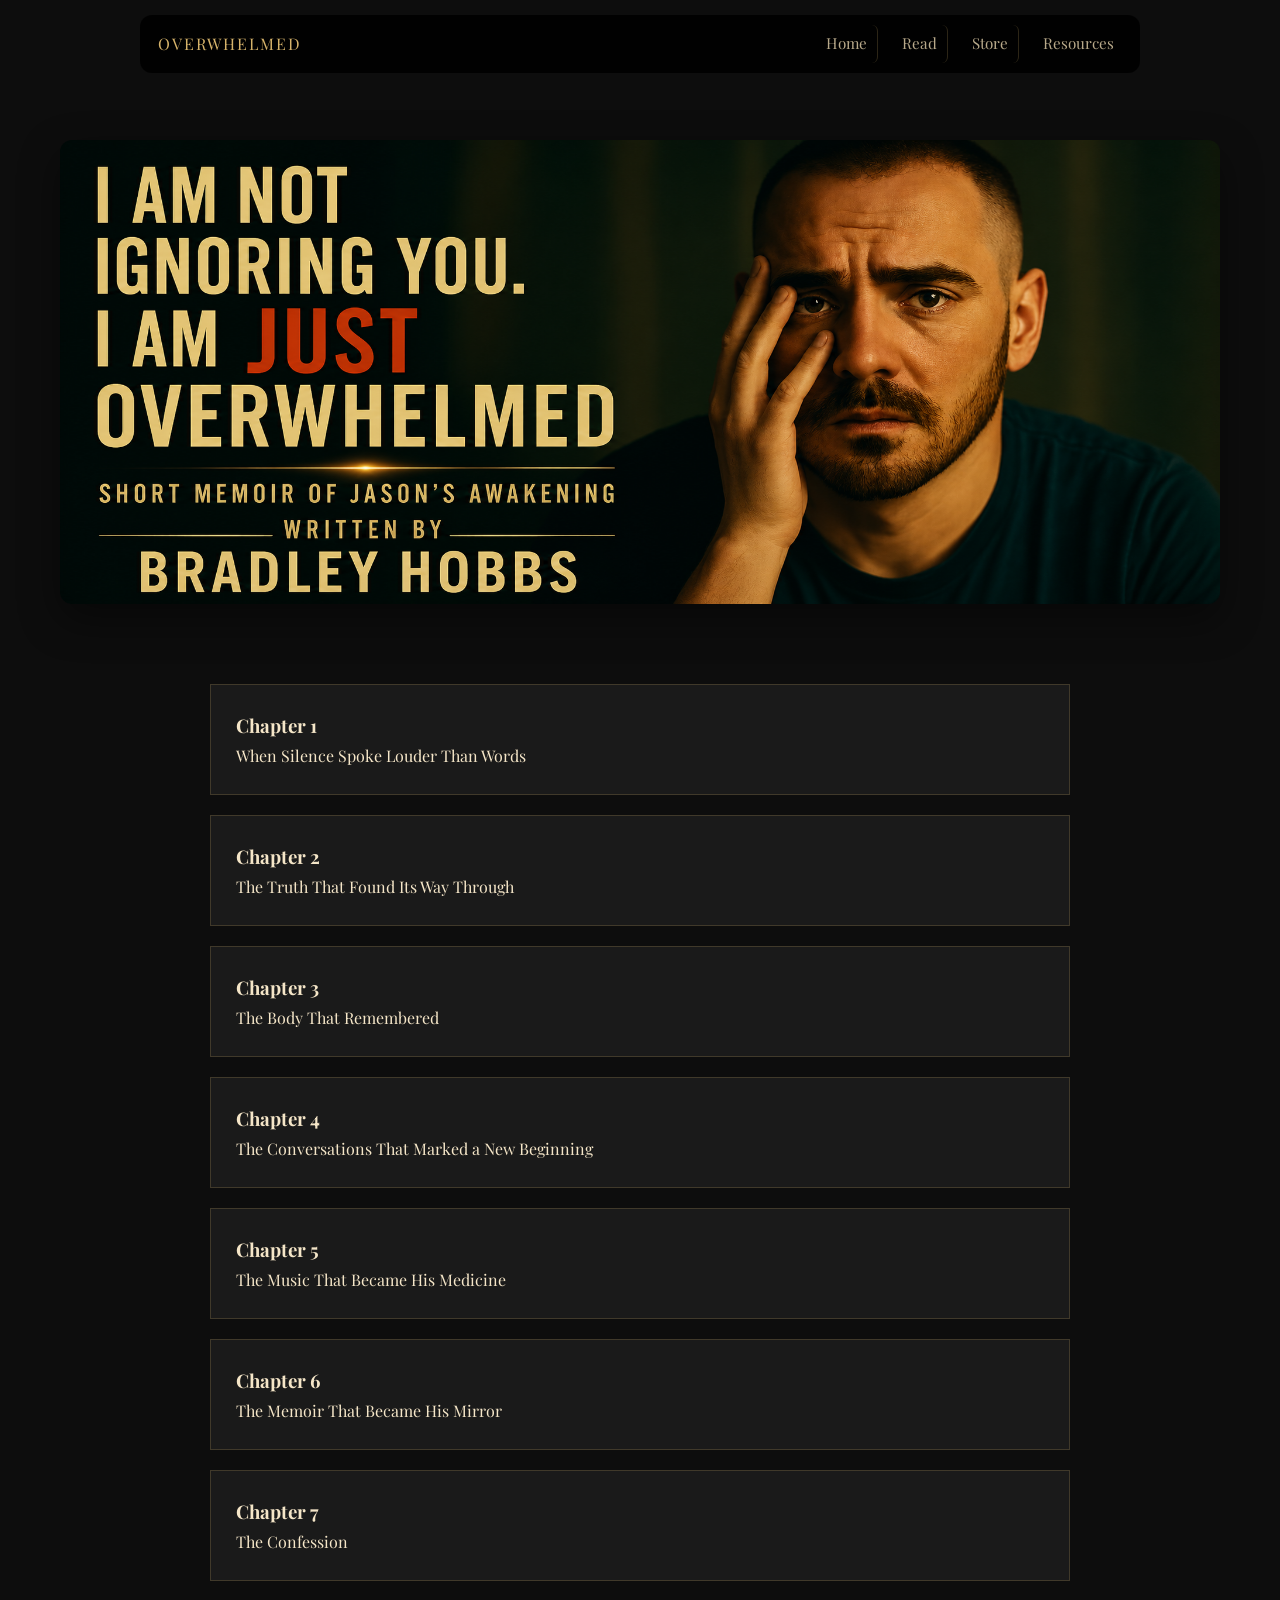
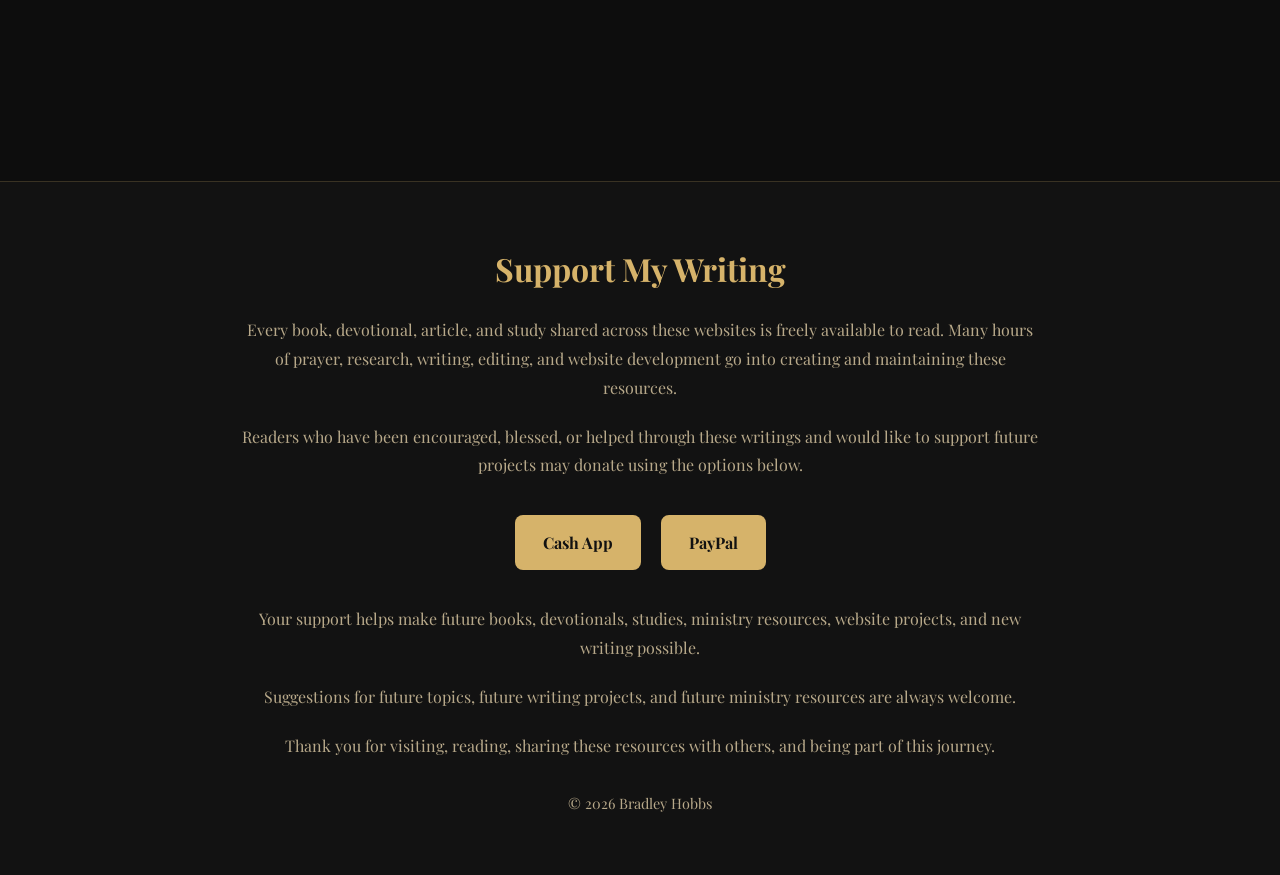
==== commit 339f9f71: "Refactor footer and remove hero-divider div Removed unnecessary div and updated footer content for c" ====
--- a/index.html
+++ b/index.html
@@ -22,10 +22,6 @@
 src="banneroverwhelmed.png"
 alt="I Am Not Ignoring You. I Am Just Overwhelmed"
 class="hero-banner">
-
-    <div class="hero-divider">
-
-  </div>
 </section>
 
 <!-- CHAPTERS -->
@@ -84,10 +80,22 @@
 
 <footer class="site-footer">
 
-<h2>Support My Writing</h2>
+<h2>
+
+Support My Writing
+
+</h2>
 
 <p>
-Every book, devotional, article, and study shared across these websites is freely available to read. Readers who have been encouraged, blessed, or helped through this work and would like to support future projects may use the options below.
+
+Every book, devotional, article, and study shared across these websites is freely available to read. Many hours of prayer, research, writing, editing, and website development go into creating and maintaining these resources.
+
+</p>
+
+<p>
+
+Readers who have been encouraged, blessed, or helped through these writings and would like to support future projects may donate using the options below.
+
 </p>
 
 <div class="footer-buttons">
@@ -96,17 +104,39 @@
 href="https://cash.app/$brad1gabe"
 target="_blank"
 rel="noopener noreferrer">
+
 Cash App
+
 </a>
 
 <a
 href="https://paypal.me/brad1god"
 target="_blank"
 rel="noopener noreferrer">
+
 PayPal
+
 </a>
 
 </div>
+
+<p>
+
+Your support helps make future books, devotionals, studies, ministry resources, website projects, and new writing possible.
+
+</p>
+
+<p>
+
+Suggestions for future topics, future writing projects, and future ministry resources are always welcome.
+
+</p>
+
+<p>
+
+Thank you for visiting, reading, sharing these resources with others, and being part of this journey.
+
+</p>
 
 <div class="footer-copy">
 
--- a/style.css
+++ b/style.css
@@ -450,21 +450,9 @@
 
 text-align:center;
 
-border-top:
-1px solid rgba(
-212,
-175,
-55,
-.2
-);
-
-background:
-rgba(
-255,
-255,
-255,
-.02
-);
+border-top:1px solid rgba(214,179,106,.2);
+
+background:rgba(255,255,255,.02);
 
 }
 
@@ -474,7 +462,7 @@
 
 margin-bottom:20px;
 
-color:var(--gold-soft);
+color:var(--accent-gold);
 
 }
 
@@ -496,11 +484,13 @@
 
 justify-content:center;
 
-gap:15px;
+align-items:center;
+
+gap:20px;
 
 flex-wrap:wrap;
 
-margin:30px 0;
+margin:35px 0;
 
 }
 
@@ -510,14 +500,14 @@
 
 padding:14px 28px;
 
-background:var(--gold);
+background:var(--accent-gold);
 
 color:#111;
 
+font-weight:bold;
+
 text-decoration:none;
 
-font-weight:bold;
-
 border-radius:8px;
 
 transition:.3s ease;
@@ -526,7 +516,7 @@
 
 .footer-buttons a:hover{
 
-background:var(--gold-soft);
+background:#e6c987;
 
 transform:translateY(-3px);
 
@@ -538,7 +528,7 @@
 
 font-size:.9rem;
 
-opacity:.8;
+color:var(--text-muted);
 
 }
 
@@ -547,8 +537,6 @@
 .footer-buttons{
 
 flex-direction:column;
-
-align-items:center;
 
 }
 
